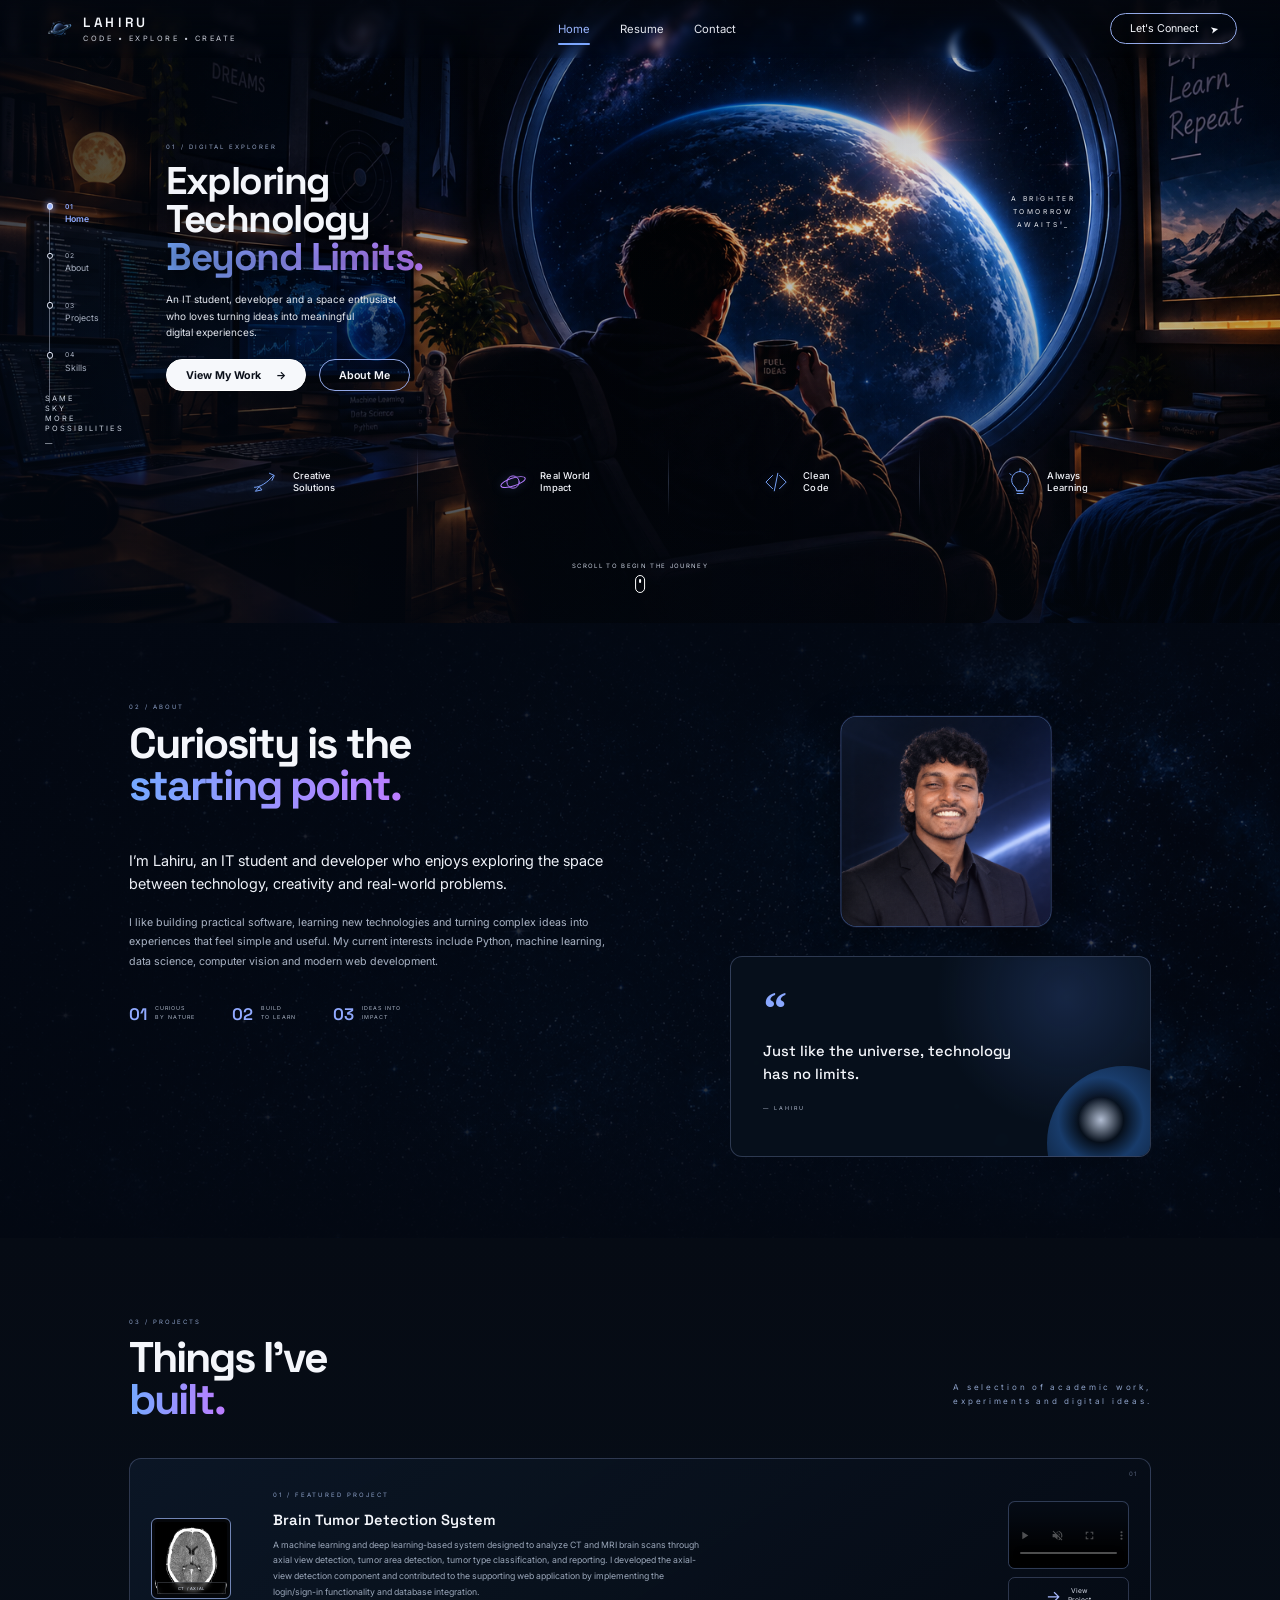
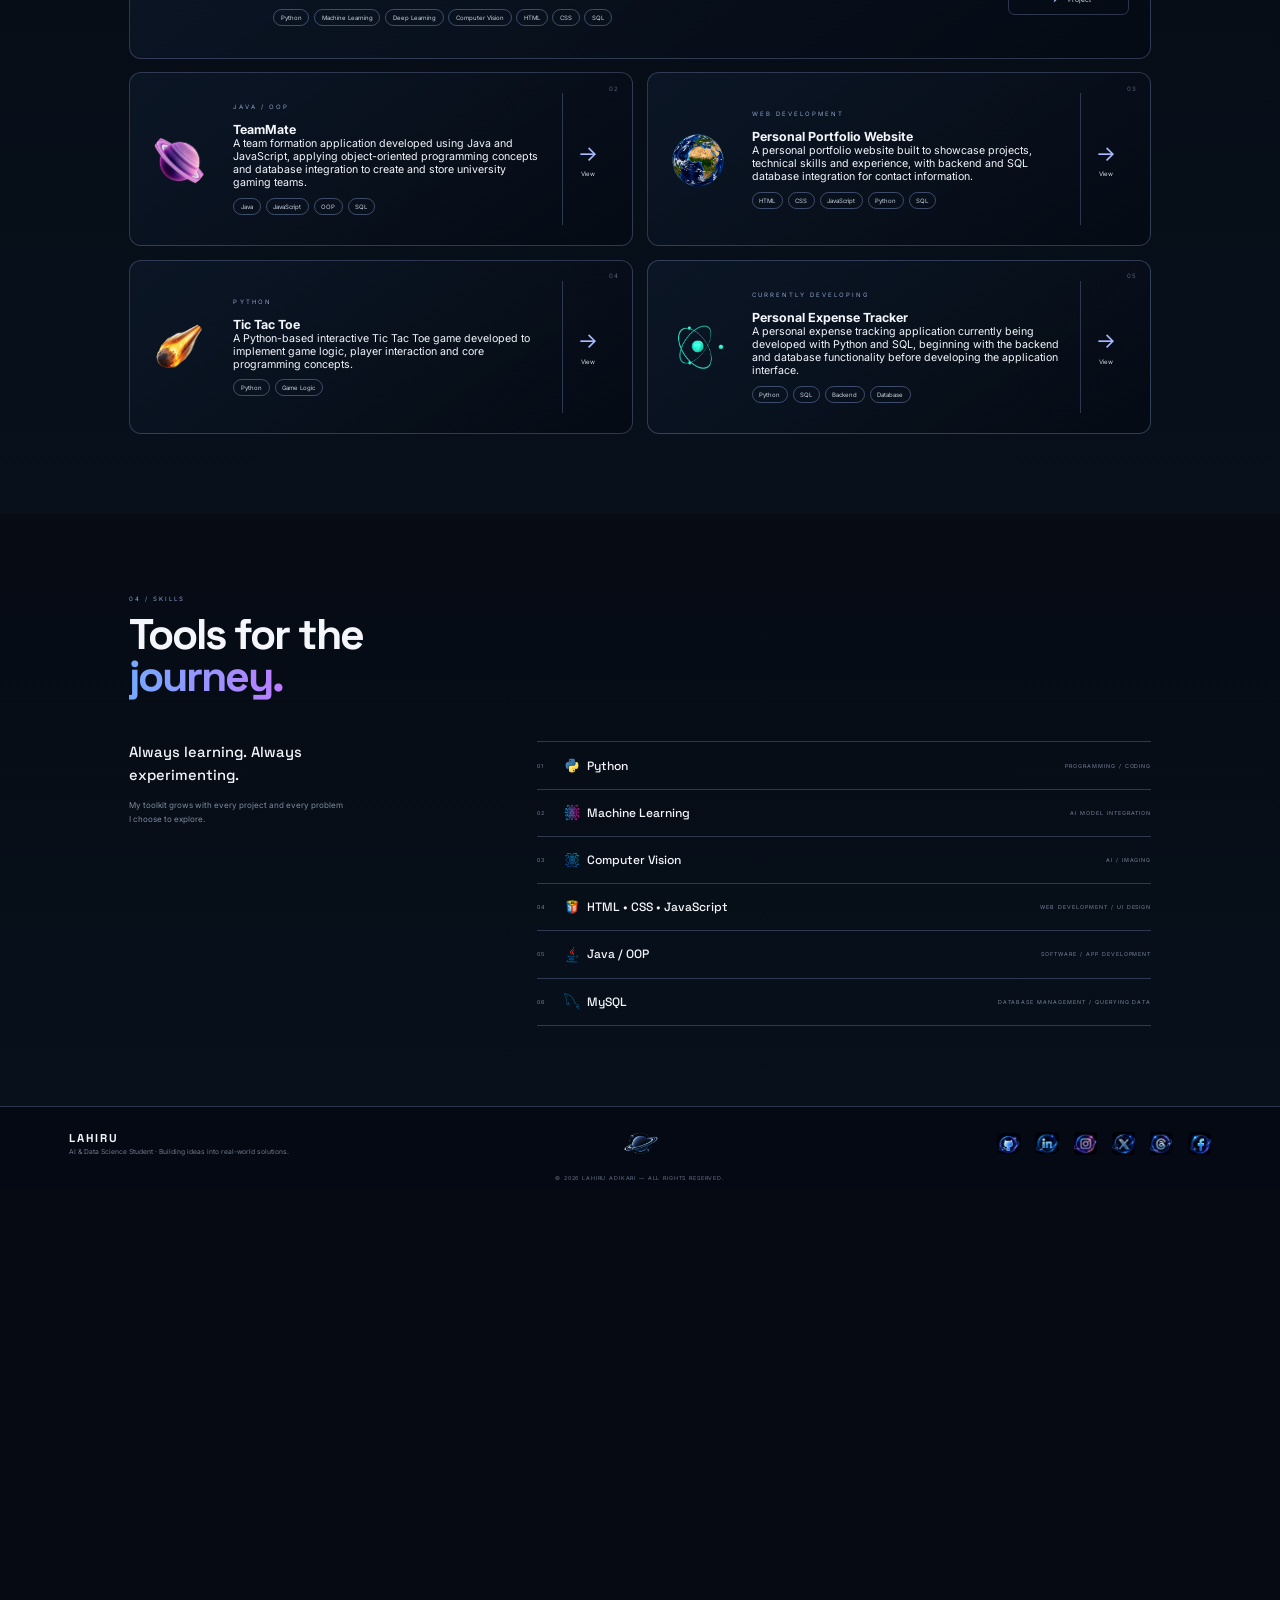
==== index.html @ 2d3882de "Initial portfolio website" ====
<!DOCTYPE html>
<html lang="en">
<head>
  <meta charset="UTF-8">
  <meta name="viewport" content="width=device-width, initial-scale=1.0">
  <meta name="description" content="Lahiru — IT student, developer and space enthusiast.">
  <title>Lahiru | Code • Explore • Create</title>

  <link rel="icon" type="image/png" href="assets/logo.png">
  <link rel="stylesheet" href="style.css">
</head>

<body>

  <div class="page-shell">

    <!-- =========================
         HEADER
         ========================= -->

    <header class="site-header">

      <a class="brand" href="#home" aria-label="Lahiru home">
        <img
          class="brand-logo"
          src="assets/logo.png"
          alt="Lahiru logo">

        <span>
          <strong>LAHIRU</strong>
          <small>CODE • EXPLORE • CREATE</small>
        </span>
      </a>


      <nav class="main-nav" id="mainNav" aria-label="Primary navigation">

        <a href="index.html#home" class="nav-link active">
          Home
        </a>

        <a href="resume.html" class="nav-link">
          Resume
        </a>

        <a href="contact.html" class="nav-link">
          Contact
        </a>

      </nav>


      <a class="connect-btn" href="contact.html">
        <span>Let's Connect</span>
        <span class="send-icon">➤</span>
      </a>


      <button
        class="menu-toggle"
        id="menuToggle"
        aria-label="Open navigation"
        aria-expanded="false"
      >
        <span></span>
        <span></span>
        <span></span>
      </button>

    </header>


    <!-- =========================
         MAIN
         ========================= -->

    <main>

      <!-- =========================
           SIDE NAVIGATION
           ========================= -->

      <aside class="side-nav" aria-label="Section navigation">

        <a
          href="index.html#home"
          class="side-item active"
          data-section="home"
        >
          <span class="side-number">01</span>
          <span>Home</span>
        </a>


        <a
          href="index.html#about"
          class="side-item"
          data-section="about"
        >
          <span class="side-number">02</span>
          <span>About</span>
        </a>


        <a
          href="index.html#projects"
          class="side-item"
          data-section="projects"
        >
          <span class="side-number">03</span>
          <span>Projects</span>
        </a>


        <a
          href="index.html#skills"
          class="side-item"
          data-section="skills"
        >
          <span class="side-number">04</span>
          <span>Skills</span>
        </a>

      </aside>


      <!-- =========================
           HERO SECTION
           ========================= -->

      <section id="home" class="hero section">

        <div class="hero-overlay"></div>


        <!-- HERO TEXT -->

        <div class="hero-copy">

          <p class="eyebrow">
            01 / DIGITAL EXPLORER
          </p>


          <h1>
            Exploring<br>
            Technology<br>
            <span>Beyond Limits.</span>
          </h1>


          <p class="hero-description">

            An IT student, developer and a space enthusiast
            <br class="desktop">

            who loves turning ideas into meaningful
            <br class="desktop">

            digital experiences.

          </p>


          <!-- HERO BUTTONS -->

          <div class="hero-actions">

            <a
              class="primary-btn"
              href="#projects"
            >
              View My Work
              <span>→</span>
            </a>


            <a
              class="outline-btn"
              href="#about"
            >
              About Me
            </a>

          </div>


          <!-- =========================
               HERO FEATURE STRIP
               ========================= -->

          <div class="hero-features">


            <!-- FEATURE 01 -->

            <div class="hero-feature">

              <div class="feature-icon">

                <svg
                  viewBox="0 0 64 64"
                  aria-hidden="true"
                >
                  <path d="M8 44C20 44 37 34 51 17" />
                  <path d="M42 12L53 17L48 28" />
                  <path d="M18 43L10 53L24 50Z" />
                </svg>

              </div>


              <div class="feature-text">

                <span>Creative</span>
                <strong>Solutions</strong>

              </div>

            </div>


            <!-- FEATURE 02 -->

            <div class="hero-feature">

              <div class="feature-icon planet-icon">

                <svg
                  viewBox="0 0 64 64"
                  aria-hidden="true"
                >
                  <circle
                    cx="32"
                    cy="32"
                    r="14"
                  />

                  <ellipse
                    cx="32"
                    cy="32"
                    rx="29"
                    ry="9"
                    transform="rotate(-18 32 32)"
                  />

                </svg>

              </div>


              <div class="feature-text">

                <span>Real World</span>
                <strong>Impact</strong>

              </div>

            </div>


            <!-- FEATURE 03 -->

            <div class="hero-feature">

              <div class="feature-icon">

                <svg
                  viewBox="0 0 64 64"
                  aria-hidden="true"
                >
                  <path d="M24 17L9 32L24 47" />
                  <path d="M40 17L55 32L40 47" />
                  <path d="M36 12L28 52" />
                </svg>

              </div>


              <div class="feature-text">

                <span>Clean</span>
                <strong>Code</strong>

              </div>

            </div>


            <!-- FEATURE 04 -->

            <div class="hero-feature">

              <div class="feature-icon">

                <svg
                  viewBox="0 0 64 64"
                  aria-hidden="true"
                >

                  <path
                    d="M32 8C21 8 13 17 13 28C13 35 17 40 21 44C23 46 24 49 24 52H40C40 49 41 46 43 44C47 40 51 35 51 28C51 17 43 8 32 8Z"
                  />

                  <path d="M25 58H39" />
                  <path d="M27 52H37" />
                  <path d="M32 2V6" />
                  <path d="M9 13L12 16" />
                  <path d="M55 13L52 16" />

                </svg>

              </div>


              <div class="feature-text">

                <span>Always</span>
                <strong>Learning</strong>

              </div>

            </div>


          </div>
          <!-- END HERO FEATURE STRIP -->


        </div>
        <!-- END HERO COPY -->


        <!-- HERO RIGHT SIDE TEXT -->

        <div class="hero-side-copy">

          <span>
            A BRIGHTER<br>
            TOMORROW<br>
            AWAITS _
          </span>

        </div>


        <!-- HERO LEFT BOTTOM MOTTO -->

        <div class="hero-motto">

          SAME<br>
          SKY<br>
          MORE<br>
          POSSIBILITIES<br>
          <span>—</span>

        </div>


        <!-- SCROLL CUE -->

        <div
          class="scroll-cue"
          style="bottom: 45px;"
        >

          <span>
            SCROLL TO BEGIN THE JOURNEY
          </span>

          <i></i>

        </div>


      </section>


   <!-- =========================
     ABOUT SECTION
     ========================= -->

      <section
        id="about"
        class="about section content-section">

        <div class="section-heading">

          <p>
            02 / ABOUT
          </p>

          <h2>
            Curiosity is the<br>
            <span>starting point.</span>
          </h2>

        </div>


        <div class="about-grid">


          <!-- ABOUT TEXT -->

          <div class="about-text">

          <p class="large-copy">

            I’m Lahiru, an IT student and developer who enjoys
            exploring the space between technology, creativity
            and real-world problems.

          </p>


          <p>

            I like building practical software, learning new
            technologies and turning complex ideas into
            experiences that feel simple and useful.

            My current interests include Python, machine learning,
            data science, computer vision and modern web development.

          </p>


          <div class="about-stats">

            <div>

              <strong>01</strong>

              <span>
                CURIOUS<br>
                BY NATURE
              </span>

            </div>


            <div>

              <strong>02</strong>

              <span>
                BUILD<br>
                TO LEARN
              </span>

            </div>


            <div>

              <strong>03</strong>

              <span>
                IDEAS INTO<br>
                IMPACT
              </span>

            </div>

          </div>

        </div>


          <!-- PHOTO + QUOTE -->

        <div class="about-visual">

          <div class="about-photo">

            <img
              src="assets/lahiru.png"
              alt="Lahiru">

          </div>


          <div class="quote-panel">

            <span class="quote-mark">
              “
            </span>

            <p>
              Just like the universe,
              technology has no limits.
            </p>

            <small>
              — LAHIRU
            </small>

          </div>

        </div>


        </div>

      </section>


      <!-- =========================
     PROJECTS SECTION
     ========================= -->

<section
  id="projects"
  class="projects section content-section"
>

  <div class="section-heading split-heading">

    <div>

      <p>
        03 / PROJECTS
      </p>

      <h2>
        Things I've<br>
        <span>built.</span>
      </h2>

    </div>

    <p class="section-note">

      A selection of academic work,<br>
      experiments and digital ideas.

    </p>

  </div>


  <div class="project-grid">


        <!-- =================================
        PROJECT 01 - BRAIN TUMOR
        ================================= -->

    <article class="project-card featured-project">

      <div class="project-number">
        01
      </div>


      <!-- REAL CT SCAN -->

      <div class="project-thumb brain-project-thumb">

        <img
          src="assets/ct.jpg"
          alt="CT brain scan"
        >

        <div class="scan-label">
          CT / AXIAL
        </div>

      </div>


      <!-- PROJECT INFORMATION -->

      <div class="project-info">

        <p class="card-label">
          01 / FEATURED PROJECT
        </p>


        <h3>
          Brain Tumor Detection System
        </h3>


        <p>
          A machine learning and deep learning-based system designed to analyze CT and MRI brain scans through axial view detection, tumor area detection, tumor type classification, and reporting. I developed the axial-view detection component and contributed to the supporting web application by implementing the login/sign-in functionality and database integration.
        </p>


        <div class="tags">

          <span>Python</span>
          <span>Machine Learning</span>
          <span>Deep Learning</span>
          <span>Computer Vision</span>
          <span>HTML</span>
          <span>CSS</span>
          <span>SQL</span>

        </div>

      </div>


      <!-- VIDEO DEMO -->

      <div class="project-demo">

        <div class="project-video">

          <video
            controls
            muted
            playsinline
            poster="assets/video-thumbnail.png">

            <source
              src="assets/brain-tumor-demo.mp4"
              type="video/mp4">

            Your browser does not support the video tag.

          </video>

        </div>


        <!-- VIEW PROJECT -->

        <button
          class="project-open"
          data-project="brain"
        >

          <span>→</span>

          <small>
            View<br>
            Project
          </small>

        </button>

      </div>

    </article>


    <!-- =================================
        PROJECT 02 - TEAMMATE
        ================================= -->

    <article class="project-card mini-project">

      <div class="project-number">
        02
      </div>


      <div class="project-visual">

        <img
          src="assets/saturn.png"
          alt="TeamMate project"
        >

      </div>


      <div class="mini-project-content">

        <p class="card-label">
          JAVA / OOP
        </p>


        <h3>
          TeamMate
        </h3>


        <p>
          A team formation application developed using Java
          and JavaScript, applying object-oriented programming
          concepts and database integration to create and
          store university gaming teams.
        </p>


        <div class="tags">

          <span>Java</span>
          <span>JavaScript</span>
          <span>OOP</span>
          <span>SQL</span>

        </div>

      </div>


      <button
        class="project-open"
        data-project="teammate"
      >

        →
        <small>
          View
        </small>

      </button>

    </article>



    <!-- =================================
        PROJECT 03 - PORTFOLIO
        ================================= -->

    <article class="project-card mini-project">

      <div class="project-number">
        03
      </div>


      <div class="project-visual">

        <img
          src="assets/earth.png"
          alt="Personal Portfolio Website project"
        >

      </div>


      <div class="mini-project-content">

        <p class="card-label">
          WEB DEVELOPMENT
        </p>


        <h3>
          Personal Portfolio Website
        </h3>


        <p>
          A personal portfolio website built to showcase
          projects, technical skills and experience, with
          backend and SQL database integration for contact
          information.
        </p>


        <div class="tags">

          <span>HTML</span>
          <span>CSS</span>
          <span>JavaScript</span>
          <span>Python</span>
          <span>SQL</span>

        </div>

      </div>


      <button
        class="project-open"
        data-project="portfolio"
      >

        →
        <small>
          View
        </small>

      </button>

    </article>



    <!-- =================================
        PROJECT 04 - TIC TAC TOE
        ================================= -->

    <article class="project-card mini-project">

      <div class="project-number">
        04
      </div>


      <div class="project-visual">

        <img
          src="assets/meteor.webp"
          alt="Tic Tac Toe project"
        >

      </div>


      <div class="mini-project-content">

        <p class="card-label">
          PYTHON
        </p>


        <h3>
          Tic Tac Toe
        </h3>


        <p>
          A Python-based interactive Tic Tac Toe game developed
          to implement game logic, player interaction and
          core programming concepts.
        </p>


        <div class="tags">

          <span>Python</span>
          <span>Game Logic</span>

        </div>

      </div>


      <button
        class="project-open"
        data-project="tictactoe"
      >

        →
        <small>
          View
        </small>

      </button>

    </article>



    <!-- =================================
        PROJECT 05 - EXPENSE TRACKER
        ================================= -->

    <article class="project-card mini-project current-project">

      <div class="project-number">
        05
      </div>


      <div class="project-visual">

        <img
          src="assets/orbit.webp"
          alt="Personal Expense Tracker project"
        >

      </div>


      <div class="mini-project-content">

        <p class="card-label">
          CURRENTLY DEVELOPING
        </p>


        <h3>
          Personal Expense Tracker
        </h3>


        <p>
          A personal expense tracking application currently
          being developed with Python and SQL, beginning with
          the backend and database functionality before
          developing the application interface.
        </p>


        <div class="tags">

          <span>Python</span>
          <span>SQL</span>
          <span>Backend</span>
          <span>Database</span>

        </div>

      </div>


      <button
        class="project-open"
        data-project="expense"
      >

        →
        <small>
          View
        </small>

      </button>

    </article>

  </div> 

</section> 



      <!-- =========================
           SKILLS SECTION
           ========================= -->

      <section
        id="skills"
        class="skills section content-section"
      >

        <div class="section-heading">

          <p>
            04 / SKILLS
          </p>

          <h2>
            Tools for the<br>
            <span>journey.</span>
          </h2>

        </div>


        <div class="skills-layout">


          <div class="skills-intro">

            <p>
              Always learning. Always experimenting.
            </p>

            <span>
              My toolkit grows with every project and every
              problem I choose to explore.
            </span>

          </div>


          <div class="skill-list">


            <div class="skill-row">

              <span>01</span>

              <strong>
                <img src="assets/icons/python.png" alt="Python">
                Python
              </strong>

              <em>
                PROGRAMMING / CODING 
              </em>

            </div>


            <div class="skill-row">

              <span>02</span>

              <strong>
                <img src="assets/icons/ml.png" alt="Machine Learning">
                Machine Learning
              </strong>

              <em>
                AI MODEL INTEGRATION
              </em>

            </div>


            <div class="skill-row">

              <span>03</span>

              <strong>
                <img src="assets/icons/cv.png" alt="Computer Vision">
                Computer Vision
              </strong>

              <em>
                AI / IMAGING
              </em>

            </div>


            <div class="skill-row">

              <span>04</span>

              <strong>
                <img src="assets/icons/combined.png" alt="html/css/javascript">
                HTML • CSS • JavaScript
              </strong>

              <em>
                WEB DEVELOPMENT / UI DESIGN 
              </em>

            </div>


            <div class="skill-row">

              <span>05</span>

              <strong>
                <img src="assets/icons/java.png" alt="Java">
                Java / OOP
              </strong>

              <em>
                SOFTWARE / APP DEVELOPMENT 
              </em>

            </div>


            <div class="skill-row">

              <span>06</span>

              <strong>
                <img src="assets/icons/sql.png" alt="mysql">
                MySQL
              </strong>

              <em>
                DATABASE MANAGEMENT / QUERYING DATA
              </em>

            </div>


          </div>

        </div>

      </section>


    <!-- =========================
         FOOTER
         ========================= -->

    <footer class="site-footer">

      <div>

        <strong>
          LAHIRU
        </strong>

        <p>
          AI & Data Science Student · Building ideas into real-world solutions.
        </p>

      </div>


      <div class="footer-orbit">
        <img
          class="brand-logo"
          src="assets/logo.png"
          alt="Lahiru logo">
      </div>


      <div class="socials">

        <a href="#" aria-label="GitHub">
          <img class="social-logo" src="assets/social/git.png" alt="github">
        </a>

        <a href="#" aria-label="LinkedIn">
          <img class="social-logo" src="assets/social/in.png" alt="linkedin">
        </a>

        <a href="#" aria-label="Instagram">
          <img class="social-logo" src="assets/social/insta.png" alt="instagram">
        </a>

        <a href="#" aria-label="X">
          <img class="social-logo" src="assets/social/x.png" alt="X">
        </a>

        <a href="#" aria-label="Threads">
          <img class="social-logo" src="assets/social/thread.png" alt="threads">
        </a>

        <a href="#" aria-label="Facebook">
          <img class="social-logo" src="assets/social/fb.png" alt="X">
        </a>

      </div>


        <!-- COPYRIGHT -->
      <small>
        © 2026 LAHIRU ADIKARI — ALL RIGHTS RESERVED.
      </small>

    </footer>


  </div>


  <!-- =========================
       PROJECT MODAL
       ========================= -->

  <div
    class="modal"
    id="projectModal"
    aria-hidden="true"
  >

    <div
      class="modal-backdrop"
      data-close-modal
    ></div>


    <div
      class="modal-card"
      role="dialog"
      aria-modal="true"
      aria-labelledby="modalTitle"
    >

      <button
        class="modal-close"
        data-close-modal
        aria-label="Close"
      >
        ×
      </button>


      <p
        class="card-label"
        id="modalLabel"
      >
        PROJECT
      </p>


      <h2 id="modalTitle"></h2>


      <p id="modalDescription"></p>


      <div
        class="tags"
        id="modalTags"
      ></div>


      <div class="modal-note">
        Project details can be connected to your GitHub repository
        or live demo later.
      </div>

    </div>

  </div>


  <!-- =========================
       JAVASCRIPT
       ========================= -->

  <script src="script.js"></script>

</body>
</html>
---- style.css ----
@import url('https://fonts.googleapis.com/css2?family=Inter:wght@400;500;600;700;800&family=Space+Grotesk:wght@400;500;600;700&display=swap');


/* =========================================================
   ROOT
   ========================================================= */

:root{
  --bg:#050a13;
  --bg2:#07101d;
  --text:#f4f6fb;
  --muted:#9da8bb;
  --line:rgba(148,167,218,.28);

  --blue:#7ca7ff;
  --violet:#b47cff;
  --cyan:#71c9ff;
  --orange:#ffad69;

  --radius:18px;
}


/* =========================================================
   RESET
   ========================================================= */

*{
  box-sizing:border-box;
  margin:0;
  padding:0;
}

html{
  scroll-behavior:smooth;
}

body{
  background:var(--bg);
  color:var(--text);
  font-family:Inter,system-ui,sans-serif;
  overflow-x:hidden;
}

a{
  text-decoration:none;
  color:inherit;
}

button,
input,
textarea{
  font:inherit;
}

button{
  cursor:pointer;
}


/* =========================================================
   PAGE
   ========================================================= */

.page-shell{
  min-height:100vh;

  background:
    radial-gradient(
      circle at 70% 20%,
      rgba(54,84,145,.11),
      transparent 35%
    ),
    var(--bg);
}


/* =========================================================
   HEADER
   ========================================================= */

.site-header{
  position:fixed;
  z-index:100;
  top:0;
  left:0;
  right:0;
  height:86px;
  display:flex;
  align-items:center;
  justify-content:space-between;
  padding:0 5vw;
  background:
    linear-gradient(
      180deg,
      rgba(3,7,15,.88),
      rgba(3,7,15,.32),
      transparent
    );
  backdrop-filter:blur(5px);
}


.brand{
  display:flex;
  align-items:center;
  gap:12px;

  letter-spacing:.22em;
}


.brand-logo{
  width:48px;
  height:48px;
  object-fit:contain;
  flex-shrink:0;
  display:block;
}


.brand strong{
  display:block;

  font:600 20px "Space Grotesk";

  letter-spacing:.27em;
}


.brand small{
  display:block;

  margin-top:5px;

  font-size:11px;
  letter-spacing:.34em;

  color:#c7cbd6;
}


/* MAIN NAV */

.main-nav{
  display:flex;
  gap:45px;
  margin-left:-80px;
}


.nav-link{
  position:relative;

  font-size:17px;
  color:#e4e7ef;

  padding:13px 0;
}


.nav-link:after{
  content:"";

  position:absolute;

  left:0;
  right:0;
  bottom:0;

  height:2px;

  border-radius:5px;

  background:var(--blue);

  transform:scaleX(0);

  transition:.25s;
}


.nav-link:hover:after,
.nav-link.active:after{
  transform:scaleX(1);
}


.nav-link.active{
  color:#9ab6ff;
}


/* CONNECT BUTTON */

.connect-btn,
.outline-btn{
  border:1px solid #92a8e7;
  border-radius:30px;

  padding:12px 27px;

  display:inline-flex;
  align-items:center;

  gap:18px;

  transition:.25s;
}


.connect-btn:hover,
.outline-btn:hover{
  background:rgba(124,167,255,.12);

  box-shadow:
    0 0 22px rgba(124,167,255,.16);
}


.send-icon{
  font-size:15px;
  transform:rotate(-12deg);
}


/* MOBILE MENU BUTTON */

.menu-toggle{
  display:none;

  background:none;
  border:0;

  width:36px;
}


.menu-toggle span{
  display:block;

  height:2px;

  background:white;

  margin:6px 0;
}


/* =========================================================
   HERO
   ========================================================= */

.hero{
  min-height:930px;
  height:100vh;

  position:relative;

  isolation:isolate;

  background-image:url("assets/space-room.png");

  background-size:cover;
  background-position:center center;
  background-repeat:no-repeat;
}


.hero-overlay{
  position:absolute;
  inset:0;

  z-index:-1;

  background:
    linear-gradient(
      90deg,
      rgba(2,7,16,.74) 0%,
      rgba(2,7,16,.30) 42%,
      rgba(2,7,16,.08) 75%
    ),

    linear-gradient(
      180deg,
      rgba(2,7,16,.30),
      transparent 32%,
      rgba(2,7,16,.68) 100%
    );
}


/* =========================================================
   HERO COPY
   ========================================================= */

.hero-copy{
  position:absolute;

  left:13%;
  top:23%;

  z-index:2;
}


.eyebrow{
  font-size:9px;

  letter-spacing:.34em;

  color:#95a5c5;

  margin-bottom:18px;
}


.hero h1{
  font:700 clamp(42px,4.5vw,70px)/.98 "Space Grotesk";

  letter-spacing:-.04em;

  text-shadow:
    0 3px 25px rgba(0,0,0,.5);
}


.hero h1 span,
.section-heading h2 span{
  background:
    linear-gradient(
      90deg,
      #74a9ff,
      #bc7dff
    );

  -webkit-background-clip:text;
  background-clip:text;

  color:transparent;
}


.hero-description{
  margin-top:23px;

  color:#e1e5ed;

  font-size:15px;

  line-height:1.65;
}


/* =========================================================
   HERO BUTTONS
   ========================================================= */

.hero-actions{
  display:flex;

  gap:20px;

  margin-top:27px;
}


.primary-btn{
  background:#f6f8fb;

  color:#0b101a;

  border:1px solid white;

  border-radius:28px;

  padding:13px 28px;

  display:inline-flex;
  align-items:center;
  justify-content:center;

  gap:22px;

  font-weight:700;

  transition:.25s;
}


.primary-btn:hover{
  transform:translateY(-2px);

  box-shadow:
    0 8px 35px rgba(255,255,255,.22);
}


.outline-btn{
  padding:12px 28px;

  font-weight:600;
}


/* =========================================================
   HERO FEATURE STRIP
   ========================================================= */

.hero-features{
  display:grid;

  grid-template-columns:repeat(4,1fr);

  /*
     Desktop compensation:
     The page uses 67% visual scaling below.
     1200px CSS width appears approximately 804px visually.
  */

  width:1500px;
  max-width:100%;

  margin-top:80px;

  border-top:none;
  border-bottom:none;

  position:relative;
}


/* INDIVIDUAL FEATURE */

.hero-feature{
  position:relative;

  min-height:110px;

  display:flex;
  align-items:center;
  justify-content:center;

  gap:16px;

  transition:transform .3s ease;
}


/* VERTICAL SEPARATORS */

.hero-feature:not(:last-child)::after{
  content:"";

  position:absolute;

  right:0;

  top:4px;
  bottom:4px;

  width:1px;

  background:
    linear-gradient(
      to bottom,
      transparent,
      rgba(148,167,218,.25),
      transparent
    );
}


/* =========================================================
   FEATURE ICONS
   ========================================================= */

.feature-icon{
  width:50px;
  height:50px;

  display:flex;
  align-items:center;
  justify-content:center;

  flex-shrink:0;
}


.feature-icon svg{
  width:42px;
  height:42px;

  fill:none;

  stroke:var(--blue);

  stroke-width:2.2;

  stroke-linecap:round;
  stroke-linejoin:round;

  filter:
    drop-shadow(
      0 0 7px rgba(124,167,255,.35)
    );
}


.feature-icon.planet-icon svg{
  stroke:var(--violet);
}


/* =========================================================
   FEATURE TEXT
   ========================================================= */

.feature-text{
  display:flex;

  flex-direction:column;

  line-height:1.3;
}


.feature-text span,
.feature-text strong{
  color:var(--text);

  font-family:"Inter",sans-serif;

  font-size:14px;

  font-weight:500;

  letter-spacing:.01em;
}


/* =========================================================
   FEATURE HOVER
   ========================================================= */

.hero-feature:hover{
  transform:translateY(-2px);
}


.hero-feature:hover .feature-icon svg{
  filter:
    drop-shadow(
      0 0 12px rgba(124,167,255,.65)
    );
}


/* =========================================================
   SIDE NAVIGATION
   ========================================================= */

.side-nav{
  position:fixed;

  z-index:99999;

  left:3.5%;
  top:50vh;

  transform:translateY(-50%);

  display:flex;

  flex-direction:column;

  gap:0;

  visibility:visible;
  opacity:1;
}


.side-item{
  position:relative;

  z-index:100000;

  width:115px;
  height:74px;

  padding-left:30px;

  display:flex;

  flex-direction:column;

  gap:5px;

  color:#a8b0c0;

  font-size:13px;

  transition:
    color .25s ease,
    transform .25s ease;
}


.side-item:hover{
  transform:translateX(3px);
}


.side-item:before{
  content:"";

  position:absolute;

  left:7px;

  top:4px;
  bottom:-4px;

  width:1px;

  background:rgba(180,190,210,.5);
}


.side-item:after{
  content:"";

  position:absolute;

  left:3px;
  top:1px;

  width:7px;
  height:7px;

  border:1px solid #e6ebfa;

  border-radius:50%;

  background:#09101c;
}


.side-item.active{
  color:#8ca9ff;

  font-weight:600;
}


.side-item.active:after{
  background:#9db7ff;

  box-shadow:
    0 0 10px #8eaaff;
}


.side-number{
  font-size:10px;

  letter-spacing:.12em;
}


/* =========================================================
   HERO SIDE TEXT
   ========================================================= */

.hero-side-copy{
  position:absolute;

  right:16%;
  top:31%;

  font-size:10px;

  line-height:1.9;

  letter-spacing:.38em;

  color:#e7e9ef;

  text-align:center;
}


.hero-motto{
  position:absolute;

  left:3.5%;
  bottom:28%;

  font-size:11px;

  line-height:1.35;

  letter-spacing:.28em;

  color:#cbd2df;
}


.hero-motto span{
  display:block;

  margin-top:7px;
}


/* =========================================================
   SCROLL CUE
   ========================================================= */

.scroll-cue{
  position:absolute;

  bottom:45px;

  left:50%;

  transform:translateX(-50%);

  font-size:9px;

  letter-spacing:.22em;

  color:#c9d0df;

  text-align:center;

  z-index:5;
}


.scroll-cue i{
  display:block;

  width:15px;
  height:27px;

  border:1px solid white;

  border-radius:10px;

  margin:9px auto 0;

  position:relative;
}


.scroll-cue i:after{
  content:"";

  position:absolute;

  width:2px;
  height:5px;

  background:white;

  left:5px;
  top:5px;

  border-radius:2px;

  animation:scrollDot 1.5s infinite;
}


@keyframes scrollDot{

  0%,
  100%{
    opacity:.25;
    transform:translateY(0);
  }

  50%{
    opacity:1;
    transform:translateY(7px);
  }

}


/* =========================================================
   CONTENT SECTIONS
   ========================================================= */

.content-section{
  padding:120px 15vw;

  position:relative;
}


.about,
.projects,
.skills,
.contact{
  background:
    linear-gradient(
      180deg,
      #060b14,
      #07101b
    );
}


.section-heading p,
.card-label{
  font-size:9px;

  letter-spacing:.34em;

  color:#8da1c8;

  margin-bottom:18px;
}


.section-heading h2{
  font:700 clamp(38px,5vw,65px)/.98 "Space Grotesk";

  letter-spacing:-.045em;
}



/* =========================================================
   ABOUT SECTION
   ========================================================= */

.about {

  position: relative;

  overflow: hidden;

  isolation: isolate;

  /*
     Starfield background
     Change this path if your image is stored elsewhere.
  */

  background-image:

    /* Dark overlay for text readability */

    linear-gradient(
      90deg,
      rgba(3, 8, 18, .94),
      rgba(3, 8, 18, .72)
    ),

    url("assets/starbackground.png");

  background-size: cover;

  background-position: center;

  background-repeat: no-repeat;

}


/* Soft dark fade at the top and bottom */

.about::before {

  content: "";

  position: absolute;

  inset: 0;

  z-index: -1;

  pointer-events: none;

  background:

    linear-gradient(
      to bottom,
      rgba(3, 8, 18, .85),
      transparent 22%,
      transparent 78%,
      rgba(3, 8, 18, .9)
    );

}


/* =========================================================
   ABOUT GRID
   ========================================================= */

.about-grid {

  display: grid;

  grid-template-columns: 1.15fr .75fr;

  gap: 10vw;

  margin-top: 65px;

  align-items: center;

}


.about-text {

  max-width: 720px;

}


.large-copy {

  font-size: 22px;

  line-height: 1.55;

  color: #edf0f7;

}


.about-text > p:not(.large-copy) {

  margin-top: 25px;

  color: #aab4c5;

  line-height: 1.85;

}


/* =========================================================
   ABOUT STATS
   ========================================================= */

.about-stats {

  display: flex;

  gap: 55px;

  margin-top: 48px;

}


.about-stats div {

  display: flex;

  gap: 12px;

  align-items: flex-start;

}


.about-stats strong {

  font: 600 25px "Space Grotesk";

  color: #91aaff;

}


.about-stats span {

  font-size: 8px;

  letter-spacing: .2em;

  line-height: 1.6;

  color: #aab4c5;

}


/* =========================================================
   ABOUT VISUAL
   ========================================================= */

.about-visual {

  position: relative;

}


/* =========================================================
   PHOTO
   ========================================================= */

.about-photo {

  position: relative;

  overflow: hidden;

  border-radius: 18px;

}


.about-photo img {

  display: block;

  width: 100%;

  height: auto;

  object-fit: cover;

}


/* =========================================================
   QUOTE PANEL
   ========================================================= */

.quote-panel {

  min-height: 300px;

  border: 1px solid var(--line);

  border-radius: 18px;

  padding: 55px 48px;

  position: relative;

  background:

    radial-gradient(
      circle at 80% 20%,
      rgba(76, 117, 210, .22),
      transparent 35%
    ),

    rgba(7, 16, 28, .94);

  overflow: hidden;

  backdrop-filter: blur(4px);

}


.quote-panel::after {

  content: "";

  position: absolute;

  width: 230px;

  height: 230px;

  border-radius: 50%;

  right: -75px;

  bottom: -95px;

  background:

    radial-gradient(
      circle at 35% 35%,
      #dbe7ff,
      transparent 16%,
      #1d477f 30%,
      #08162a 68%
    );

  opacity: .8;

}


.quote-mark {

  font: 700 70px Georgia;

  color: #8aa8ff;

  line-height: .6;

}


.quote-panel p {

  position: relative;

  z-index: 1;

  font: 500 22px/1.55 "Space Grotesk";

  max-width: 400px;

  margin-top: 20px;

}


.quote-panel small {

  display: block;

  margin-top: 28px;

  letter-spacing: .35em;

  font-size: 8px;

  color: #aeb8cc;

}


/* =========================================================
   RESPONSIVE DESIGN
   ========================================================= */

@media (max-width: 900px) {

  .about-grid {

    grid-template-columns: 1fr;

    gap: 50px;

  }

  .about-visual {

    max-width: 600px;

  }

}


@media (max-width: 600px) {

  .about {

    background-position: center;

  }

  .about-stats {

    gap: 25px;

    flex-wrap: wrap;

  }

  .quote-panel {

    padding: 40px 30px;

  }

  .quote-panel p {

    font-size: 20px;

  }

}


/* =========================================================
   PROJECTS
   ========================================================= */

.split-heading {
  display: flex;
  justify-content: space-between;
  align-items: flex-end;
}


.section-note {
  font-size: 12px !important;
  line-height: 1.8;
  color: #77849a;
  letter-spacing: .02em;
}


/* =========================================================
   PROJECT GRID
   ========================================================= */

.project-grid {

  display: grid;

  grid-template-columns: 1fr 1fr;

  gap: 20px;

  margin-top: 55px;

}


/* =========================================================
   PROJECT CARD
   ========================================================= */

.project-card {

  border: 1px solid var(--line);

  border-radius: 18px;

  background:
    linear-gradient(
      145deg,
      rgba(12,23,39,.9),
      rgba(5,11,20,.95)
    );

  min-height: 260px;

  position: relative;

  overflow: hidden;

  transition:
    transform .3s ease,
    border-color .3s ease,
    box-shadow .3s ease;

}


.project-card:hover {

  transform: translateY(-4px);

  border-color: rgba(138,169,255,.7);

  box-shadow:
    0 18px 55px rgba(0,0,0,.3);

}


/* =========================================================
   PROJECT NUMBER
   ========================================================= */

.project-number {

  position: absolute;

  top: 17px;

  right: 20px;

  color: #56627a;

  font-size: 9px;

  letter-spacing: .15em;

}


/* =========================================================
   FEATURED PROJECT
   ========================================================= */

.featured-project {

  grid-column: 1 / -1;

  display: grid;

  grid-template-columns:
    150px
    minmax(0, 1fr)
    180px;

  align-items: center;

  gap: 32px;

  padding: 32px;

  min-height: 300px;

}


/* =========================================================
   PROJECT DEMO AREA
   ========================================================= */

.project-demo {

  display: flex;

  flex-direction: column;

  gap: 12px;

  min-width: 0;

}


.project-video {

  width: 100%;

  aspect-ratio: 16 / 9;

  border: 1px solid rgba(126,150,202,.35);

  border-radius: 10px;

  overflow: hidden;

  background: #050b15;

}


.project-video video {

  width: 100%;

  height: 100%;

  display: block;

  object-fit: cover;

}


.project-demo .project-open {

  width: 100%;

  min-height: 55px;

  height: auto;

  padding: 12px;

  border: 1px solid var(--line);

  border-radius: 10px;

  flex-direction: row;

  gap: 10px;

  font-size: 24px;

}


.project-demo .project-open small {

  font-size: 10px;

}


/* =========================================================
   BRAIN CT IMAGE
   ========================================================= */

.project-thumb {

  width: 120px;

  height: 120px;

  border: 1px solid #7185b5;

  border-radius: 9px;

  padding: 5px;

  position: relative;

  overflow: hidden;

  background: #05070b;

}


.brain-project-thumb img {

  width: 100%;

  height: 100%;

  display: block;

  object-fit: cover;

  border-radius: 5px;

}


/* CT scan label */

.scan-label {

  position: absolute;

  bottom: 5px;

  left: 7px;

  right: 7px;

  padding: 4px;

  background: rgba(0,0,0,.65);

  border: 1px solid rgba(200,210,230,.2);

  color: #dce4f5;

  font-size: 6px;

  letter-spacing: .15em;

  text-align: center;

  backdrop-filter: blur(3px);

}


/* =========================================================
   FEATURED PROJECT INFO
   ========================================================= */

.project-info {

  padding: 0;

  min-width: 0;

}


.project-info h3 {

  font: 600 22px "Space Grotesk";

  line-height: 1.35;

  margin-bottom: 12px;

}


.project-info > p:not(.card-label) {

  font-size: 13px;

  line-height: 1.8;

  color: #9ba7ba;

  max-width: 650px;

  margin: 0;

}


/* =========================================================
   TECHNOLOGY TAGS
   ========================================================= */

.tags {

  display: flex;

  flex-wrap: wrap;

  gap: 7px;

  margin-top: 13px;

}


.tags span {

  font-size: 9px;

  border: 1px solid rgba(126,150,202,.45);

  border-radius: 20px;

  padding: 6px 10px;

  color: #c8d0df;

}


/* =========================================================
   PROJECT OPEN BUTTON
   ========================================================= */

.project-open {

  background: none;

  border: 0;

  border-left: 1px solid var(--line);

  height: 100%;

  min-height: 110px;

  color: #a9baff;

  font-size: 32px;

  display: flex;

  align-items: center;

  justify-content: center;

  flex-direction: column;

  gap: 7px;

  cursor: pointer;

  transition: .3s;

}


.project-open:hover {

  color: #ffffff;

  background: rgba(120,150,255,.04);

}


.project-open small {

  font-size: 9px;

  line-height: 1.4;

  color: #d2d8e5;

}


/* =========================================================
   SMALL PROJECTS
   ========================================================= */

.mini-project {

  padding: 30px;

  display: grid;

  grid-template-columns: 105px 1fr 75px;

  align-items: center;

  gap: 20px;

}


.mini-project-content {

  padding-right: 10px;

}


/* =========================================================
   PROJECT IMAGE VISUALS
   ========================================================= */

.project-visual {

  width: 90px;

  height: 90px;

  display: flex;

  align-items: center;

  justify-content: center;

  flex-shrink: 0;

  overflow: hidden;

}


/* =========================================================
   PROJECT IMAGES
   ========================================================= */

.project-visual img {

  width: 85px;

  height: 85px;

  display: block;

  object-fit: contain;

  border-radius: 50%;

  transition:

    transform .3s ease,

    filter .3s ease;

}


/* =========================================================
   PROJECT IMAGE HOVER
   ========================================================= */

.mini-project:hover .project-visual img {

  transform: scale(1.06);

}


/* =========================================================
   CURRENT PROJECT
   ========================================================= */

.current-project {

  border-color: rgba(126,150,202,.35);

}


/* =========================================================
   RESPONSIVE
   ========================================================= */

@media (max-width: 900px) {

  .featured-project {

    grid-template-columns:
      130px
      1fr
      90px;

  }


  .featured-project .project-thumb {

    width: 110px;

    height: 110px;

  }


  .project-info {

    padding: 0 15px;

  }


  .mini-project {

    grid-template-columns:
      80px
      1fr
      65px;

    padding: 24px;

  }


  .project-visual {

    width: 75px;

    height: 75px;

  }


  .project-visual img {

    width: 70px;

    height: 70px;

  }

}


@media (max-width: 650px) {

  .split-heading {

    flex-direction: column;

    align-items: flex-start;

    gap: 20px;

  }


  .project-grid {

    grid-template-columns: 1fr;

  }


  .featured-project {

    grid-column: auto;

    grid-template-columns: 1fr;

    gap: 20px;

  }


  .project-info {

    padding: 0;

  }


  .featured-project .project-open {

    border-left: 0;

    border-top: 1px solid var(--line);

    min-height: 80px;

  }


  .mini-project {

    grid-template-columns: 80px 1fr;

  }


  .mini-project .project-open {

    grid-column: 1 / -1;

    border-left: 0;

    border-top: 1px solid var(--line);

    min-height: 65px;

  }

}



/* =========================================================
   SKILLS
   ========================================================= */

.skills-layout{
  display:grid;

  grid-template-columns:.7fr 1.3fr;

  gap:9vw;

  margin-top:65px;
}


.skills-intro p{
  font:500 22px/1.5 "Space Grotesk";

  max-width:300px;
}


.skills-intro span{
  display:block;

  color:#7e8ba1;

  font-size:12px;

  line-height:1.8;

  margin-top:18px;

  max-width:320px;
}


.skill-list{
  border-top:1px solid var(--line);
}


.skill-row{
  display:grid;

  grid-template-columns:40px 1fr auto;

  align-items:center;

  padding:22px 0;

  border-bottom:1px solid var(--line);

  transition:.2s;
}


.skill-row:hover{
  padding-left:10px;

  background:rgba(100,130,190,.04);
}


.skill-row span,
.skill-row em{
  font-size:8px;

  letter-spacing:.18em;

  color:#75839a;
}


.skill-row strong{
  font:500 18px "Space Grotesk";
}


.skill-row em{
  font-style:normal;
}

/* =========================================================
   SKILL ICONS
   ========================================================= */

.skill-row strong {
  display: flex;
  align-items: center;
  gap: 10px;
}

.skill-row strong img {
  width: 25px;
  height: 25px;
  object-fit: contain;
  flex-shrink: 0;
  display: block;
}


/* =========================================================
   FOOTER
   ========================================================= */

.site-footer{
  padding:20px 8vw 12px;
  display:grid;
  grid-template-columns:1fr auto 1fr;
  align-items:center;
  gap:12px;
  border-top:1px solid var(--line);
  background:#040913;
}


/* =========================
   BRAND
   ========================= */

.site-footer strong{
  font:700 17px "Space Grotesk";
  letter-spacing:.18em;
}

.site-footer p{
  font-size:10px;
  color:#6e7b90;
  margin-top:5px;
}


/* =========================
   LOGO
   ========================= */

.footer-orbit{
  font-size:32px;
  color:#9bacff;
}

.footer-orbit .brand-logo{
  width:68px;
  height:68px;
  object-fit:contain;
}


/* =========================
   SOCIALS
   ========================= */

.socials{
  display:flex;
  justify-content:flex-end;
  align-items:center;
  gap:22px;
  white-space:nowrap;
}

.socials a{
  font-size:11px;
  color:#c7cfde;
  text-decoration:none;
}

.social-logo{
  width:35px;
  height:35px;
  object-fit:contain;
  display:block;
  transition:transform .25s ease, opacity .25s ease;
}

.socials a:hover .social-logo{
  transform:translateY(-2px);
  opacity:.75;
}


/* =========================
   COPYRIGHT
   ========================= */

.site-footer>small{
  grid-column:1/-1;
  text-align:center;
  font-size:8px;
  letter-spacing:.16em;
  color:#657188;
  margin-top:2px;
}


/* =========================================================
   PROJECT MODAL
   ========================================================= */

.modal{
  position:fixed;

  inset:0;

  z-index:200;

  display:none;

  align-items:center;
  justify-content:center;

  padding:25px;
}


.modal.open{
  display:flex;
}


.modal-backdrop{
  position:absolute;

  inset:0;

  background:rgba(0,0,0,.78);

  backdrop-filter:blur(8px);
}


.modal-card{
  position:relative;

  width:min(620px,100%);

  padding:45px;

  border:1px solid #6078ae;

  border-radius:20px;

  background:
    linear-gradient(
      145deg,
      #0c1727,
      #050b14
    );

  box-shadow:
    0 25px 100px rgba(0,0,0,.65);
}


.modal-card h2{
  font:700 38px "Space Grotesk";

  margin-bottom:18px;
}


.modal-card>p:not(.card-label){
  color:#aab5c7;

  line-height:1.8;

  font-size:13px;
}


.modal-close{
  position:absolute;

  right:18px;
  top:13px;

  border:0;

  background:none;

  color:#cbd4e4;

  font-size:28px;
}


.modal-note{
  margin-top:30px;

  padding-top:18px;

  border-top:1px solid var(--line);

  font-size:10px;

  color:#718097;

  line-height:1.7;
}


/* =========================================================
   HEADER ACTIONS / SEPARATE PAGES
   ========================================================= */

.header-actions{
  display:flex;

  align-items:center;

  gap:20px;
}


.resume-link{
  font-size:12px;

  color:#d9dfec;

  letter-spacing:.08em;
}


.resume-link:hover{
  color:#9eb8ff;
}


/* =========================================================
   CONTACT CTA
   ========================================================= */

.contact-cta{
  padding-top:90px;

  padding-bottom:90px;
}


.contact-cta-inner{
  border:1px solid var(--line);

  border-radius:20px;

  padding:55px 60px;

  display:flex;

  align-items:center;

  justify-content:space-between;

  gap:50px;

  background:
    radial-gradient(
      circle at 85% 45%,
      rgba(89,122,210,.18),
      transparent 30%
    ),

    linear-gradient(
      145deg,
      #091321,
      #050b14
    );
}


.contact-cta h2{
  font:700 clamp(38px,5vw,65px)/.98 "Space Grotesk";

  letter-spacing:-.045em;
}


.contact-cta h2 span{
  background:
    linear-gradient(
      90deg,
      #74a9ff,
      #bc7dff
    );

  -webkit-background-clip:text;

  background-clip:text;

  color:transparent;
}


.contact-cta-inner>div:first-child>p:last-child{
  margin-top:20px;

  max-width:570px;

  color:#8996aa;

  line-height:1.7;

  font-size:12px;
}


.cta-actions{
  display:flex;

  gap:13px;

  flex-shrink:0;
}


.section-label{
  font-size:9px;

  letter-spacing:.34em;

  color:#8da1c8;

  margin-bottom:18px;
}


/* =========================================================
   INNER PAGES
   ========================================================= */

.inner-page{
  min-height:100vh;

  padding-top:140px;

  background:
    radial-gradient(
      circle at 75% 15%,
      rgba(72,103,181,.16),
      transparent 32%
    ),

    linear-gradient(
      180deg,
      #050a13,
      #07101b
    );
}


.inner-page-wrap{
  width:min(1120px,84vw);

  margin:0 auto;
}


.page-eyebrow{
  font-size:9px;

  letter-spacing:.34em;

  color:#8da1c8;

  margin-bottom:18px;
}


.inner-page h1{
  font:700 clamp(48px,7vw,82px)/.95 "Space Grotesk";

  letter-spacing:-.05em;
}


.inner-page h1 span{
  background:
    linear-gradient(
      90deg,
      #74a9ff,
      #bc7dff
    );

  -webkit-background-clip:text;

  background-clip:text;

  color:transparent;
}


.inner-page-intro{
  max-width:680px;

  color:#9da8bb;

  line-height:1.8;

  margin-top:22px;
}


/* =========================================================
   INNER PAGE GRID
   ========================================================= */

.page-grid{
  display:grid;

  grid-template-columns:.85fr 1.15fr;

  gap:90px;

  margin-top:65px;

  padding-bottom:100px;
}


/* =========================================================
   CONTACT DETAILS
   ========================================================= */

.contact-details{
  display:grid;

  gap:20px;
}


.detail-card{
  border:1px solid var(--line);

  border-radius:14px;

  padding:22px;

  background:rgba(9,18,31,.65);
}


.detail-card small{
  display:block;

  font-size:8px;

  letter-spacing:.2em;

  color:#718097;

  margin-bottom:9px;
}


.detail-card a,
.detail-card span{
  font-size:13px;

  color:#dce2ee;
}


/* =========================================================
   RESUME
   ========================================================= */

.resume-panel{

  border:1px solid var(--line);

  border-radius:18px;

  padding:42px;

  background:rgba(7,16,28,.75);

  margin-top:55px;

}


.resume-panel h2{

  font:600 28px "Space Grotesk";

  margin-bottom:12px;

}


.resume-panel p{

  font-size:12px;

  color:#8996aa;

  line-height:1.8;

}


.resume-actions{

  display:flex;

  gap:12px;

  flex-wrap:wrap;

  margin-top:25px;

}


.resume-preview{

  margin-top:35px;

  height:420px;

  border:1px solid rgba(141,161,200,.25);

  border-radius:12px;

  overflow:hidden;

  background:rgba(0,0,0,.25);

}


.resume-preview iframe{

  width:100%;

  height:100%;

  border:none;

  display:block;

}


@media (max-width:768px){

  .resume-preview{

    height:350px;

  }

}


/* =========================================================
   DESKTOP SCALE COMPENSATION
   =========================================================

   Your original composition was designed around 67% visual
   scale. This keeps the overall desktop composition while
   allowing the CSS dimensions to remain readable.

   Hero feature strip has already been compensated above.
   ========================================================= */

@media (min-width:901px){

  html{
    zoom:0.67;
  }

}


/* =========================================================
   TABLET
   MAX WIDTH: 900px
   ========================================================= */

@media (max-width:900px){

  /* -------------------------------------------------------
     HEADER
     ------------------------------------------------------- */

  .main-nav{
    display:none;

    position:absolute;

    top:75px;

    left:5vw;
    right:5vw;

    margin:0;

    padding:20px;

    background:rgba(5,10,19,.97);

    border:1px solid var(--line);

    border-radius:15px;

    flex-direction:column;

    gap:0;
  }


  .main-nav.open{
    display:flex;
  }


  .main-nav a{
    padding:14px;
  }


  .connect-btn{
    display:none;
  }


  .menu-toggle{
    display:block;
  }


  .header-actions{
    gap:12px;
  }


  .resume-link{
    display:none;
  }


  /* -------------------------------------------------------
     HERO
     ------------------------------------------------------- */

  .hero{
    min-height:850px;

    background-position:58% center;
  }


  .hero-copy{
    left:9%;
    top:23%;
  }


  .hero-copy h1{
    font-size:48px;
  }


  .hero-side-copy{
    right:7%;
    top:37%;
  }


  .hero-motto{
    display:none;
  }


  /* -------------------------------------------------------
     HERO FEATURES
     ------------------------------------------------------- */

  .hero-features{
    width:700px;

    max-width:100%;

    margin-top:25px;

    padding:15px 0;
  }


  .hero-feature{
    min-height:55px;

    gap:7px;
  }


  .feature-icon{
    width:36px;
    height:36px;
  }


  .feature-icon svg{
    width:31px;
    height:31px;
  }


  .feature-text span,
  .feature-text strong{
    font-size:11px;
  }


  .scroll-cue{
    bottom:30px;
  }


  /* -------------------------------------------------------
     SIDE NAV
     ------------------------------------------------------- */

  .side-nav{
    left:auto;

    right:18px;

    top:50%;

    transform:translateY(-50%);
  }


  .side-item{
    width:28px;

    padding-left:0;

    height:48px;

    align-items:center;
  }


  .side-item span:last-child{
    display:none;
  }


  .side-item:before{
    left:13px;
  }


  .side-item:after{
    left:10px;
  }


  .side-number{
    display:none;
  }


  /* -------------------------------------------------------
     PROJECTS
     ------------------------------------------------------- */

  .featured-project{
    grid-template-columns:90px 1fr 70px;
  }


  .featured-project .project-thumb{
    width:85px;
    height:85px;
  }


  .project-info{
    padding:0 15px;
  }


  .project-grid{
    grid-template-columns:1fr;
  }


  .mini-project{
    min-height:220px;
  }


  /* -------------------------------------------------------
     CONTENT GRIDS
     ------------------------------------------------------- */

  .skills-layout,
  .contact-grid,
  .about-grid{
    grid-template-columns:1fr;
  }


  .about-stats{
    gap:25px;
  }


  /* -------------------------------------------------------
     CONTACT CTA
     ------------------------------------------------------- */

  .contact-cta-inner{
    padding:38px 28px;

    display:block;
  }


  .cta-actions{
    margin-top:30px;
  }


  /* -------------------------------------------------------
     INNER PAGES
     ------------------------------------------------------- */

  .page-grid{
    grid-template-columns:1fr;

    gap:35px;
  }

}


/* =========================================================
   MOBILE
   MAX WIDTH: 600px
   ========================================================= */

@media (max-width:600px){

  /* -------------------------------------------------------
     HEADER
     ------------------------------------------------------- */

  .brand strong{
    font-size:14px;
  }


  .brand small{
    font-size:6px;
  }


  /* -------------------------------------------------------
     HERO
     ------------------------------------------------------- */

  .hero{
    height:800px;

    min-height:800px;

    background-position:61% center;
  }


  .hero-overlay{
    background:
      linear-gradient(
        90deg,
        rgba(2,7,16,.86),
        rgba(2,7,16,.32)
      ),

      linear-gradient(
        180deg,
        rgba(2,7,16,.2),
        rgba(2,7,16,.8)
      );
  }


  .hero-copy{
    left:7%;
    top:24%;
  }


  .hero h1{
    font-size:42px;
  }


  .hero-description{
    font-size:12px;

    max-width:300px;
  }


  .desktop{
    display:none;
  }


  .hero-side-copy{
    display:none;
  }


  .hero-actions{
    gap:10px;

    flex-wrap:wrap;
  }


  .primary-btn,
  .outline-btn{
    padding:11px 18px;

    font-size:12px;
  }


  /* -------------------------------------------------------
     MOBILE HERO FEATURES
     ------------------------------------------------------- */

  .hero-features{
    grid-template-columns:repeat(2,1fr);

    width:100%;

    max-width:100%;

    margin-top:22px;

    padding:8px 0;
  }


  .hero-feature{
    min-height:48px;

    padding:10px 5px;

    justify-content:flex-start;

    gap:8px;
  }


  .hero-feature:not(:last-child)::after{
    display:none;
  }


  .hero-feature:nth-child(1),
  .hero-feature:nth-child(2){
    border-bottom:
      1px solid rgba(148,167,218,.12);
  }


  .hero-feature:nth-child(odd){
    border-right:
      1px solid rgba(148,167,218,.12);
  }


  .feature-icon{
    width:30px;
    height:30px;
  }


  .feature-icon svg{
    width:26px;
    height:26px;
  }


  .feature-text span,
  .feature-text strong{
    font-size:10px;
  }


  /* -------------------------------------------------------
     MOBILE SCROLL
     ------------------------------------------------------- */

  .scroll-cue{
    bottom:18px;

    font-size:7px;

    letter-spacing:.16em;

    white-space:nowrap;
  }


  .scroll-cue i{
    margin-top:7px;
  }


  /* -------------------------------------------------------
     CONTENT
     ------------------------------------------------------- */

  .content-section{
    padding:85px 7vw;
  }


  .section-heading h2{
    font-size:43px;
  }


  .split-heading{
    display:block;
  }


  .section-note{
    margin-top:25px;
  }


  /* -------------------------------------------------------
     PROJECTS
     ------------------------------------------------------- */

  .featured-project{
    display:grid;

    grid-template-columns:70px 1fr;

    padding:22px;
  }


  .featured-project .project-info{
    grid-column:1/-1;

    padding:18px 0 5px;
  }


  .featured-project .project-open{
    position:absolute;

    right:10px;
    top:10px;

    height:65px;

    border-left:0;

    min-height:0;
  }


  .mini-project{
    padding:28px 22px;
  }


  .mini-project>div:nth-child(2){
    padding-right:0;
  }


  .project-open{
    font-size:25px;
  }


  /* -------------------------------------------------------
     ABOUT
     ------------------------------------------------------- */

  .quote-panel{
    padding:38px 28px;
  }


  .about-stats{
    flex-wrap:wrap;
  }


  /* -------------------------------------------------------
     SKILLS
     ------------------------------------------------------- */

  .skill-row{
    grid-template-columns:30px 1fr;
  }


  .skill-row em{
    display:none;
  }


  /* -------------------------------------------------------
     FOOTER
     ------------------------------------------------------- */

  .site-footer{
    grid-template-columns:1fr auto;
  }


  .site-footer .socials{
    grid-column:1/-1;

    justify-content:flex-start;
  }


  .site-footer>small{
    text-align:left;
  }


  /* -------------------------------------------------------
     INNER PAGES
     ------------------------------------------------------- */

  .inner-page{
    padding-top:120px;
  }


  .inner-page-wrap{
    width:86vw;
  }


  .inner-page h1{
    font-size:48px;
  }


  .side-nav{
    right:10px;
  }

}



/* =========================================
   ABOUT - PHOTO + QUOTE
   ========================================= */

.about-grid{
  display:grid;
  grid-template-columns:minmax(0, 1fr) minmax(320px, 0.75fr);
  gap:60px;
  align-items:start;
}


/* Right-side photo and quote */

.about-visual{
  display:flex;
  flex-direction:column;
  gap:24px;
}


/* Personal photo */

.about-photo{
  position:relative;
  width:50%;
  aspect-ratio:1 / 1;
  overflow:hidden;

  border:1px solid rgba(124,167,255,.35);
  border-radius:24px;

  background:var(--bg2);

  box-shadow:
    0 0 0 1px rgba(180,124,255,.08),
    0 20px 60px rgba(0,0,0,.45);
  
  transform: translate(165px, -200px);
}


/* Photo */

.about-photo img{
  width:100%;
  height:100%;
  display:block;

  object-fit:cover;
  object-position:center center;

  transition:transform .5s ease;
}


/* Small hover effect */

.about-photo:hover img{
  transform:scale(1.03);
}


/* Subtle futuristic overlay */

.about-photo::after{
  content:"";
  position:absolute;
  inset:0;

  background:
    linear-gradient(
      135deg,
      rgba(124,167,255,.10),
      transparent 45%,
      rgba(180,124,255,.08)
    );

  pointer-events:none;
}


/* Quote below photo */

.about-visual .quote-panel{
  width:100%;
  box-sizing:border-box;
  margin-top: -180px;
}


/* =========================================
   ABOUT RESPONSIVE
   ========================================= */

@media(max-width:900px){

  .about-grid{
    grid-template-columns:1fr;
    gap:40px;
  }

  .about-visual{
    width:100%;
    max-width:600px;
    margin:0 auto;
  }

}


@media(max-width:600px){

  .about-grid{
    gap:32px;
  }

  .about-photo{
    border-radius:18px;
  }

  .about-visual{
    gap:18px;
  }

}
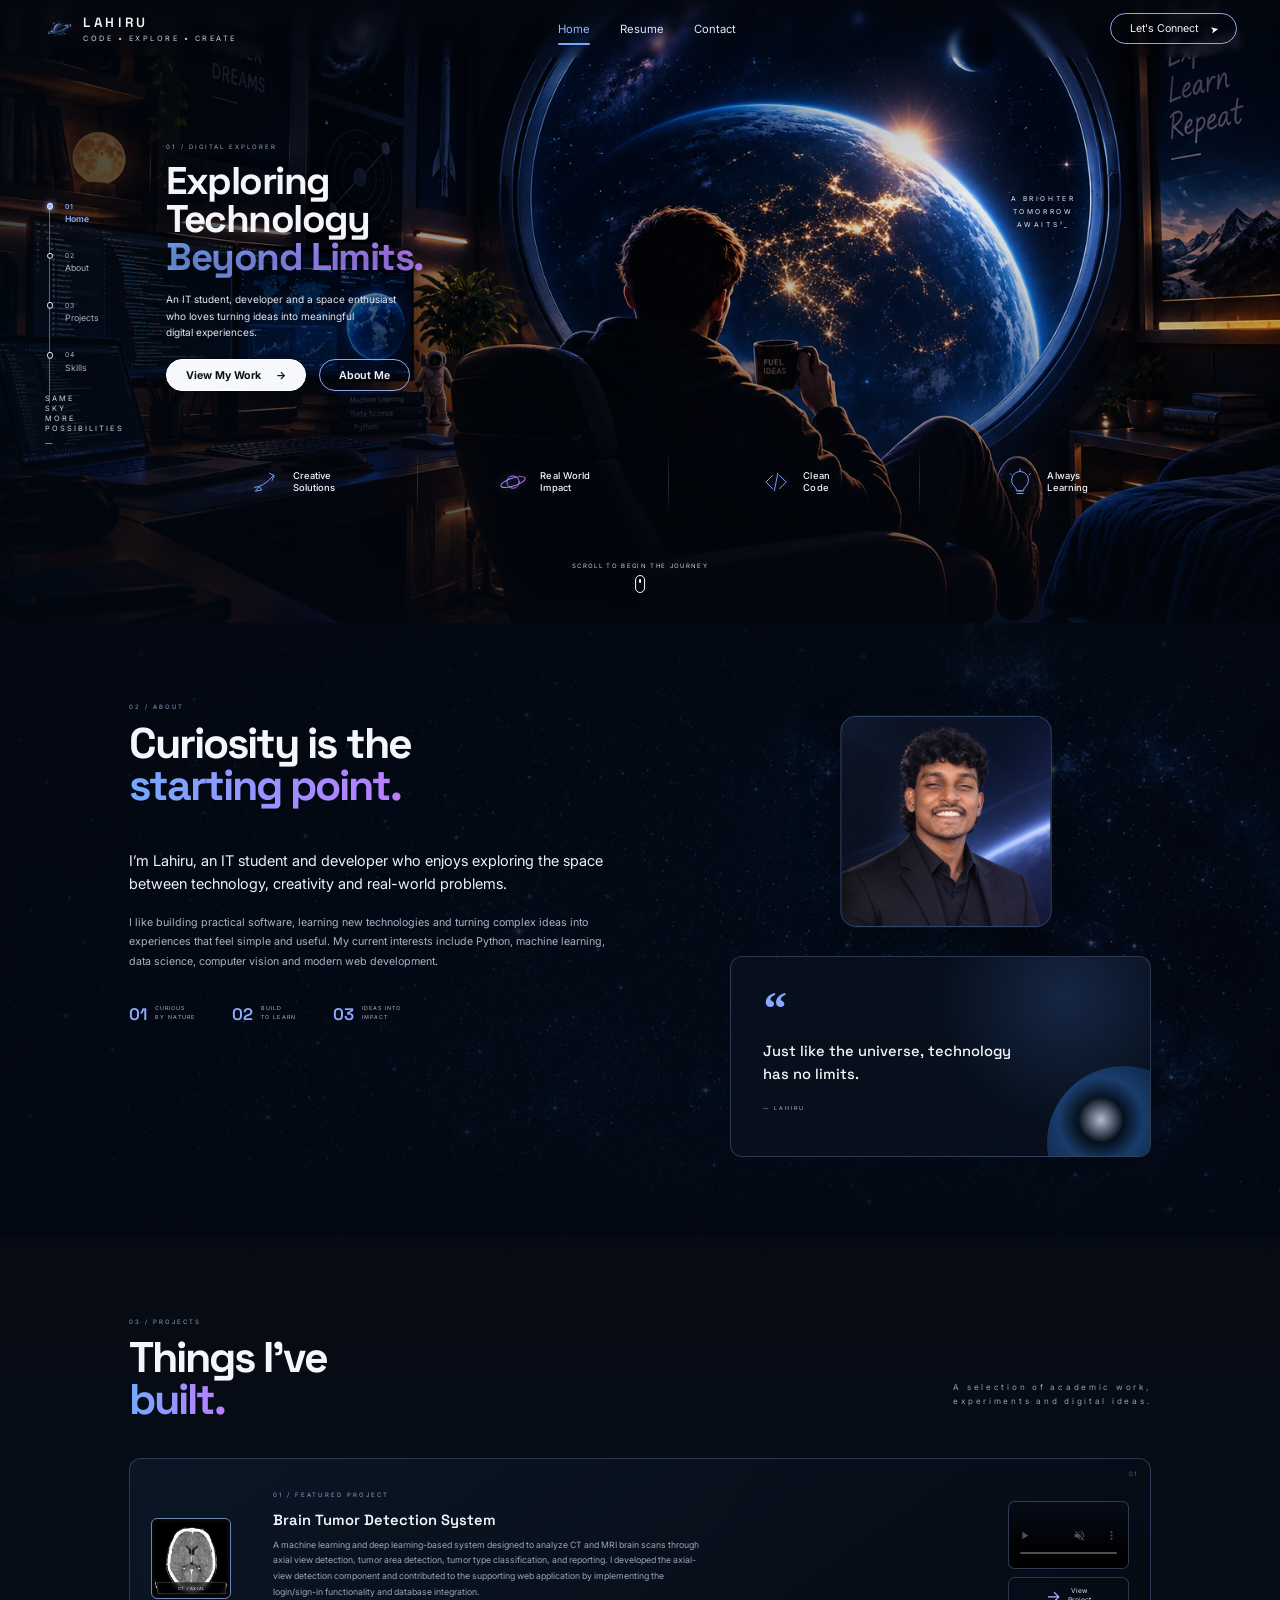
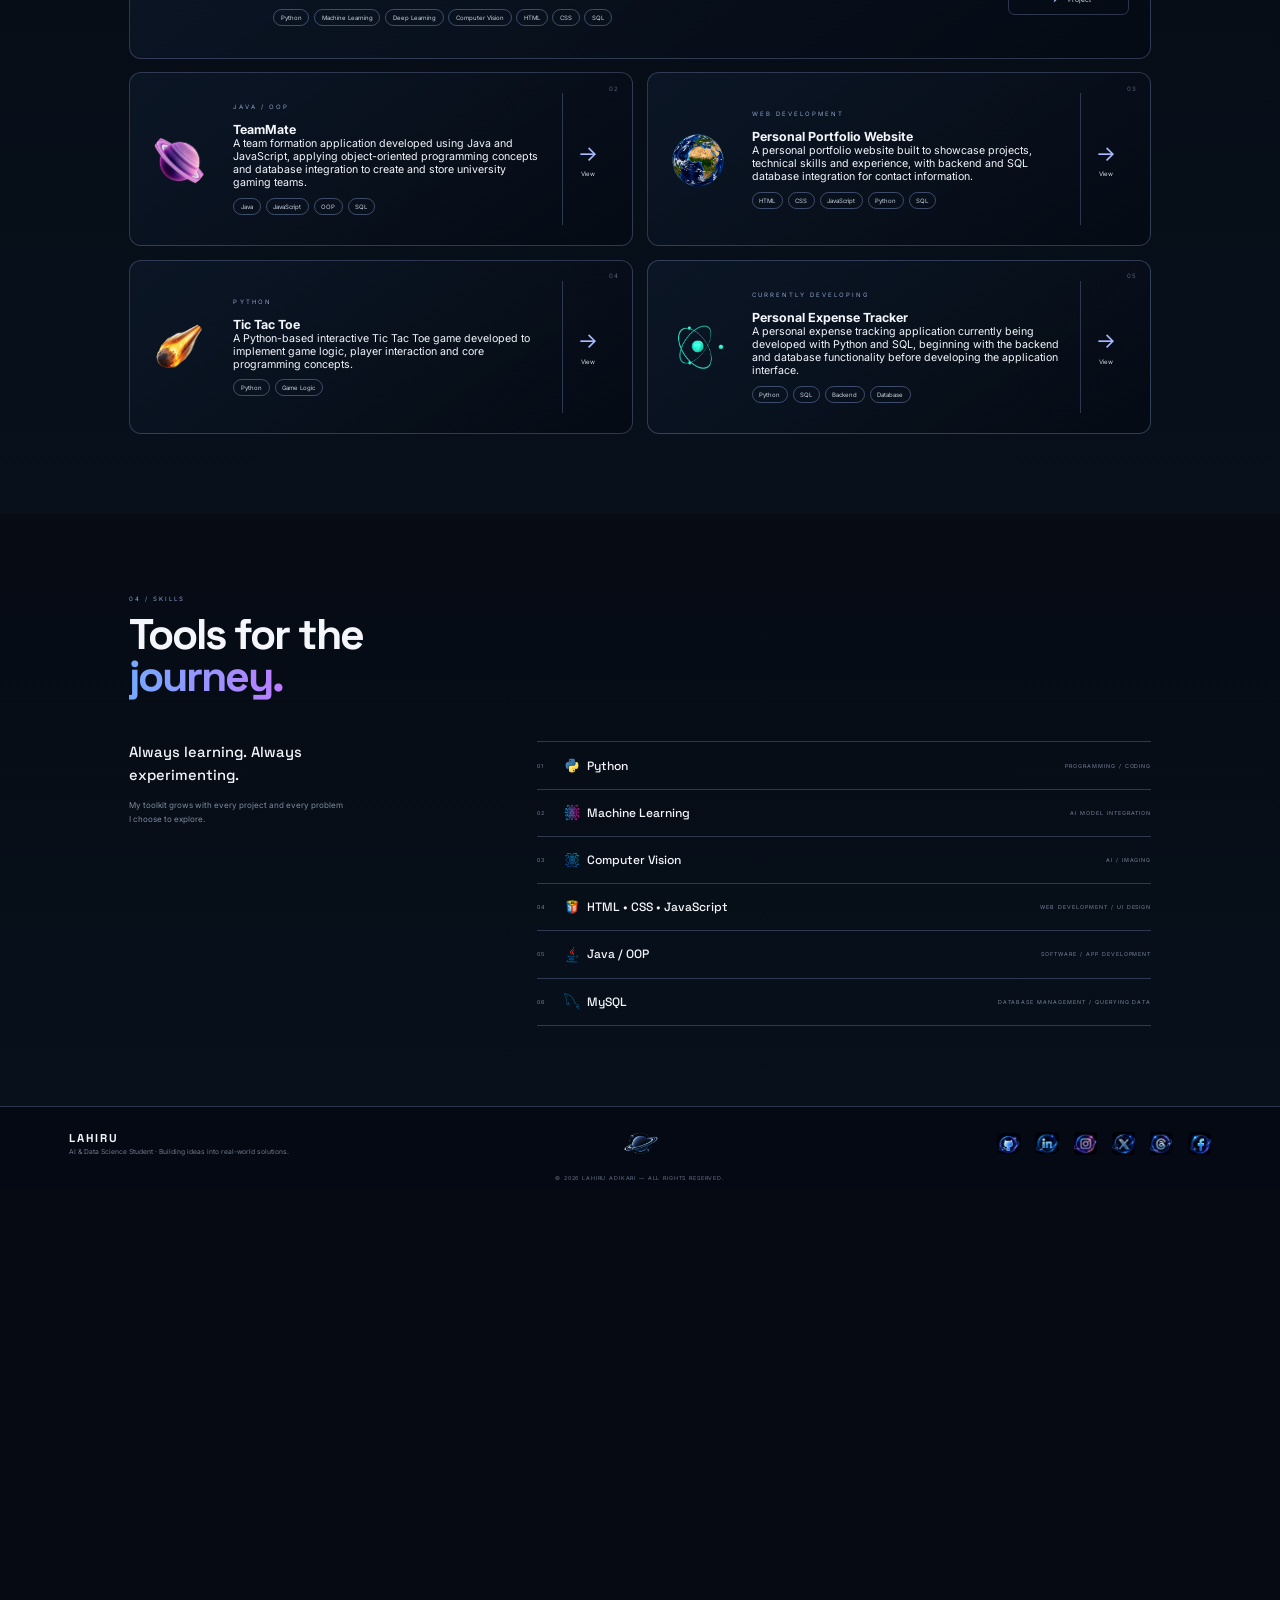
==== commit 3c2f3d86: "done with the ontact page annd add some social media links" ====
--- a/index.html
+++ b/index.html
@@ -1105,7 +1105,7 @@
           <img class="social-logo" src="assets/social/git.png" alt="github">
         </a>
 
-        <a href="#" aria-label="LinkedIn">
+        <a href="https://www.linkedin.com/in/lahiru-b-adikari/" aria-label="LinkedIn">
           <img class="social-logo" src="assets/social/in.png" alt="linkedin">
         </a>
 
@@ -1113,7 +1113,7 @@
           <img class="social-logo" src="assets/social/insta.png" alt="instagram">
         </a>
 
-        <a href="#" aria-label="X">
+        <a href="https://x.com/LahiruAdikarii" aria-label="X">
           <img class="social-logo" src="assets/social/x.png" alt="X">
         </a>
 
@@ -1121,7 +1121,7 @@
           <img class="social-logo" src="assets/social/thread.png" alt="threads">
         </a>
 
-        <a href="#" aria-label="Facebook">
+        <a href="https://www.facebook.com/lahiru.adikari.94" aria-label="Facebook">
           <img class="social-logo" src="assets/social/fb.png" alt="X">
         </a>
 
--- a/style.css
+++ b/style.css
@@ -2328,64 +2328,7 @@
 }
 
 
-/* =========================================================
-   INNER PAGE GRID
-   ========================================================= */
-
-.page-grid{
-  display:grid;
-
-  grid-template-columns:.85fr 1.15fr;
-
-  gap:90px;
-
-  margin-top:65px;
-
-  padding-bottom:100px;
-}
-
-
-/* =========================================================
-   CONTACT DETAILS
-   ========================================================= */
-
-.contact-details{
-  display:grid;
-
-  gap:20px;
-}
-
-
-.detail-card{
-  border:1px solid var(--line);
-
-  border-radius:14px;
-
-  padding:22px;
-
-  background:rgba(9,18,31,.65);
-}
-
-
-.detail-card small{
-  display:block;
-
-  font-size:8px;
-
-  letter-spacing:.2em;
-
-  color:#718097;
-
-  margin-bottom:9px;
-}
-
-
-.detail-card a,
-.detail-card span{
-  font-size:13px;
-
-  color:#dce2ee;
-}
+
 
 
 /* =========================================================
@@ -3219,3 +3162,191 @@
   }
 
 }
+
+
+
+
+/* =========================================================
+   INNER PAGE GRID
+   ========================================================= */
+
+.page-grid{
+  display:grid;
+
+  grid-template-columns:.85fr 1.15fr;
+
+  gap:90px;
+
+  margin-top:65px;
+
+  padding-bottom:100px;
+}
+
+
+/* =========================================================
+   CONTACT DETAILS
+   ========================================================= */
+
+.contact-details {
+  display: grid;
+  gap: 20px;
+}
+
+
+.detail-card {
+  position: relative;
+  overflow: hidden;
+
+  border: 1px solid var(--line);
+  border-radius: 14px;
+  padding: 2px 22px 1px 22px;
+
+  background: rgba(9, 18, 31, .65);
+
+  box-sizing: border-box;
+}
+
+
+/* Futuristic light sweep */
+.detail-card::after {
+  content: "";
+
+  position: absolute;
+  top: 0;
+  left: -40%;
+
+  width: 35%;
+  height: 100%;
+
+  background: linear-gradient(
+    90deg,
+    transparent,
+    rgba(120, 190, 255, 0.15),
+    rgba(180, 220, 255, 0.55),
+    rgba(120, 190, 255, 0.15),
+    transparent
+  );
+
+  transform: skewX(-20deg) translateX(0);
+
+  opacity: 0;
+}
+
+
+/* Activate the light sweep when hovering */
+.detail-card:hover::after {
+  opacity: 1;
+  animation: lightSweep 0.8s ease-out forwards;
+}
+
+
+/* Move the light from left to right */
+@keyframes lightSweep {
+  from {
+    transform: skewX(-20deg) translateX(0);
+  }
+
+  to {
+    transform: skewX(-20deg) translateX(400%);
+  }
+}
+
+
+/* Small heading inside the card */
+.detail-card small {
+  display: block;
+
+  font-size: 15px;
+
+  letter-spacing: .2em;
+
+  color: #718097;
+
+  margin-top: 28px;
+  margin-bottom: 18px;
+}
+
+
+/* Email / phone / other details */
+.detail-card a,
+.detail-card span {
+  font-size: 20px;
+
+  color: #dce2ee;
+
+  position: relative;
+  z-index: 1;
+}
+
+
+/* =========================================================
+   CONTACT FORM
+   ========================================================= */
+
+.contact-form {
+  display: flex;
+  flex-direction: column;
+  gap: 24px;
+}
+
+.contact-form label {
+  display: flex;
+  flex-direction: column;
+  gap: 10px;
+
+  font-size: 15px;
+  color: #cbd4e5;
+  letter-spacing: .03em;
+}
+
+.contact-form input,
+.contact-form textarea {
+  width: 100%;
+
+  padding: 15px 16px;
+
+  border: 1px solid var(--line);
+  border-radius: 10px;
+
+  background: rgba(7, 16, 28, .8);
+  color: var(--text);
+
+  outline: none;
+
+  transition:
+    border-color .25s ease,
+    box-shadow .25s ease;
+}
+
+.contact-form input {
+  height: 52px;
+}
+
+.contact-form textarea {
+  resize: vertical;
+  min-height: 180px;
+  line-height: 1.6;
+}
+
+.contact-form input::placeholder,
+.contact-form textarea::placeholder {
+  color: #65748d;
+}
+
+.contact-form input:focus,
+.contact-form textarea:focus {
+  border-color: var(--blue);
+
+  box-shadow:
+    0 0 0 3px rgba(124, 167, 255, .08);
+}
+
+.contact-form .primary-btn {
+  align-self: flex-start;
+}
+
+.form-status {
+  font-size: 12px;
+  line-height: 1.6;
+  color: #9da8bb;
+}
